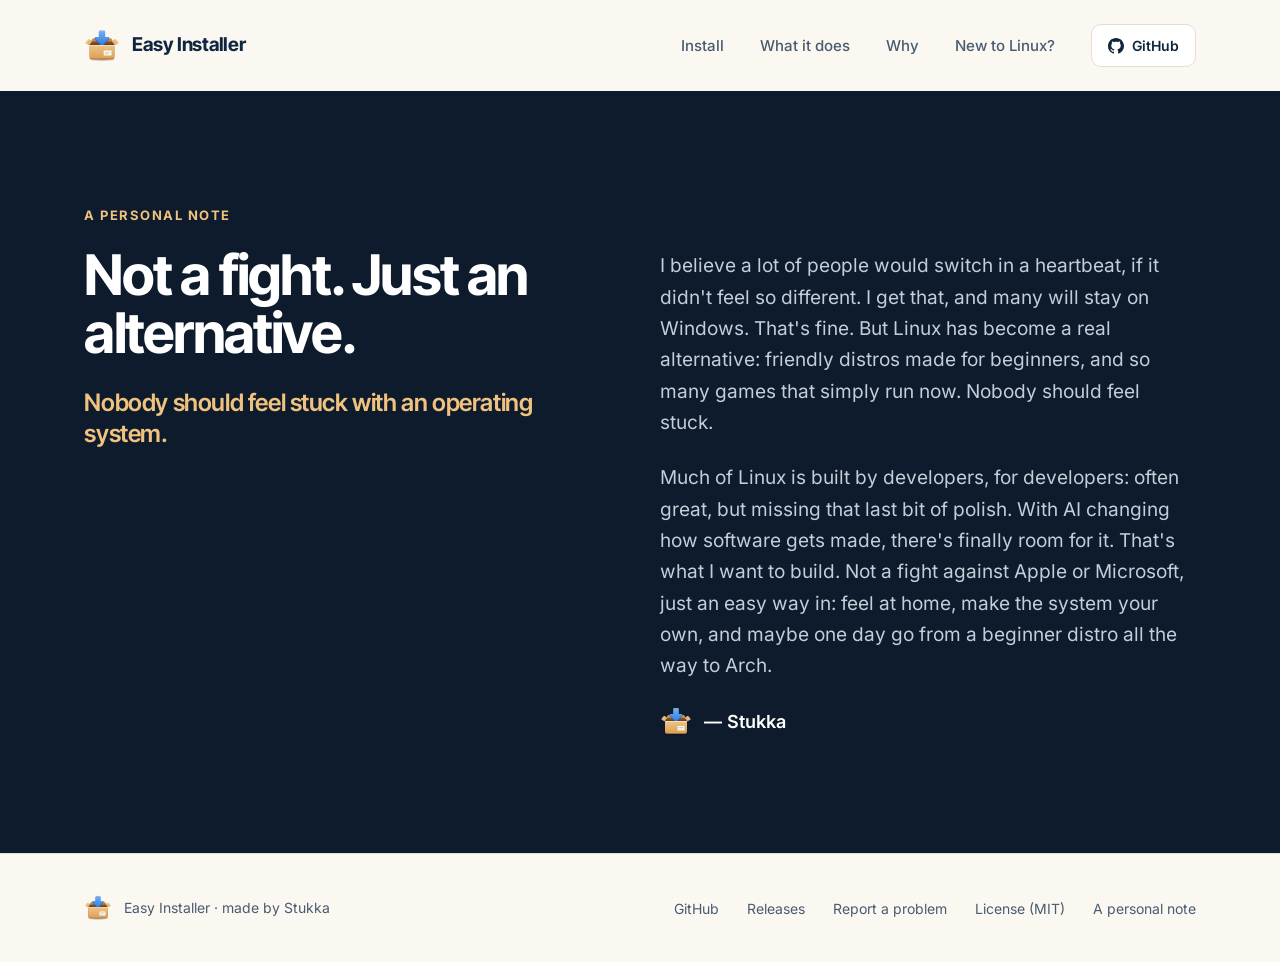
==== site/personal-note/index.html @ 068a3ff8 "Easy Installer 0.2.1 and its website Easy Installer is a GNOME app (Python, GTK 4, libadwaita) that " ====
<!doctype html>
<html lang="en">
<head>
  <meta charset="utf-8">
  <meta name="viewport" content="width=device-width, initial-scale=1">
  <title>Not a fight. Just an alternative. – a personal note | Easy Installer</title>
  <meta name="description" content="Why Easy Installer exists: nobody should feel stuck with an operating system. A personal note by Stukka.">
  <link rel="canonical" href="https://codingstukka.github.io/easy-installer/personal-note/">
  <meta name="theme-color" content="#0e1b2c">
  <link rel="icon" href="../assets/img/icon.svg" type="image/svg+xml">
  <link rel="icon" href="../assets/img/icon-32.png" sizes="32x32" type="image/png">
  <link rel="apple-touch-icon" href="../assets/img/icon-180.png">
  <meta property="og:type" content="article">
  <meta property="og:site_name" content="Easy Installer">
  <meta property="og:title" content="Not a fight. Just an alternative.">
  <meta property="og:description" content="Nobody should feel stuck with an operating system. A personal note by Stukka.">
  <meta property="og:url" content="https://codingstukka.github.io/easy-installer/personal-note/">
  <meta property="og:image" content="https://codingstukka.github.io/easy-installer/assets/img/og-image.png">
  <meta name="twitter:card" content="summary_large_image">
  <link rel="preload" href="../assets/fonts/inter.woff2" as="font" type="font/woff2" crossorigin>
  <link rel="preload" href="../assets/fonts/inter-tight.woff2" as="font" type="font/woff2" crossorigin>
  <link rel="stylesheet" href="../assets/style.css">
</head>
<body>
  <a class="skip-link" href="#main">Skip to content</a>

  <header class="nav">
    <div class="wrap">
      <a class="brand" href="../"><img src="../assets/img/icon.svg" alt="" width="36" height="36"><span>Easy Installer</span></a>
      <nav aria-label="Main">
        <ul class="nav-links">
          <li><a href="../#install">Install</a></li>
          <li><a href="../#what-it-does">What it does</a></li>
          <li><a href="../#why">Why</a></li>
          <li><a href="../new-to-linux/">New to Linux?</a></li>
          <li><a class="gh" href="https://github.com/CodingStukka/easy-installer"><svg aria-hidden="true"><use href="../assets/icons.svg#github"/></svg>GitHub</a></li>
        </ul>
      </nav>
    </div>
  </header>

  <main id="main" class="section section--night">
    <article class="wrap note-grid">
      <header>
        <p class="kicker">A personal note</p>
        <h1>Not a fight. Just an alternative.</h1>
        <p class="hook">Nobody should feel stuck with an operating system.</p>
      </header>
      <div class="note-body">
        <p>I believe a lot of people would switch in a heartbeat, if it didn't feel so different. I get that, and many will stay on Windows. That's fine. But Linux has become a real alternative: friendly distros made for beginners, and so many games that simply run now. Nobody should feel stuck.</p>
        <p>Much of Linux is built by developers, for developers: often great, but missing that last bit of polish. With AI changing how software gets made, there's finally room for it. That's what I want to build. Not a fight against Apple or Microsoft, just an easy way in: feel at home, make the system your own, and maybe one day go from a beginner distro all the way to Arch.</p>
        <p class="signature"><img src="../assets/img/icon.svg" alt="" width="32" height="32">— Stukka</p>
      </div>
    </article>
  </main>

  <footer class="footer">
    <div class="wrap">
      <a class="brand" href="../"><img src="../assets/img/icon.svg" alt="" width="28" height="28"><span>Easy Installer · made by Stukka</span></a>
      <ul>
        <li><a href="https://github.com/CodingStukka/easy-installer">GitHub</a></li>
        <li><a href="https://github.com/CodingStukka/easy-installer/releases">Releases</a></li>
        <li><a href="https://github.com/CodingStukka/easy-installer/issues">Report a problem</a></li>
        <li><a href="https://github.com/CodingStukka/easy-installer/blob/main/LICENSE">License (MIT)</a></li>
        <li><a href="./" aria-current="page">A personal note</a></li>
      </ul>
    </div>
  </footer>
</body>
</html>
---- site/assets/style.css ----
/* Easy Installer website. Design source: the Pencil file (landing page, guide, personal note). */

@font-face {
  font-family: "Inter";
  font-style: normal;
  font-weight: 400 700;
  font-display: swap;
  src: url("fonts/inter.woff2") format("woff2");
}
@font-face {
  font-family: "Inter Tight";
  font-style: normal;
  font-weight: 600 700;
  font-display: swap;
  src: url("fonts/inter-tight.woff2") format("woff2");
}
@font-face {
  font-family: "JetBrains Mono";
  font-style: normal;
  font-weight: 400 600;
  font-display: swap;
  src: url("fonts/jetbrains-mono.woff2") format("woff2");
}

:root {
  --bg: #fbf8f2;
  --bg-alt: #f3ede2;
  --surface: #ffffff;
  --ink: #10263f;
  --ink-2: #4a5b70;
  --ink-3: #6b788a;
  --line: #e6ded0;
  --accent: #1f6fd6;
  --accent-dark: #1a5fb4;
  --accent-soft: #e3eefb;
  --box-soft: #f6e7cf;
  --brown: #3d2810;
  --brown-2: #5c4220;
  --brown-3: #8a5a22;
  --gold: #a8691f;
  --night: #0e1b2c;
  --night-2: #16263b;
  --good: #2e9e5b;
  --bad: #c2410c;
  --font-head: "Inter Tight", "Inter", system-ui, sans-serif;
  --font-body: "Inter", system-ui, sans-serif;
  --font-mono: "JetBrains Mono", ui-monospace, monospace;
  --pad-x: clamp(20px, 6.6vw, 96px);
  --pad-y: clamp(72px, 9vw, 120px);
  --max: 1248px;
}

*, *::before, *::after { box-sizing: border-box; }
html { scroll-behavior: smooth; -webkit-text-size-adjust: 100%; }
body {
  margin: 0;
  background: var(--bg);
  color: var(--ink);
  font-family: var(--font-body);
  font-size: 16px;
  line-height: 1.5;
  -webkit-font-smoothing: antialiased;
}
img { display: block; max-width: 100%; height: auto; }
a { color: inherit; }
h1, h2, h3, p { margin: 0; }
code, pre { font-family: var(--font-mono); }
:focus-visible { outline: 3px solid var(--accent); outline-offset: 3px; border-radius: 6px; }

.skip-link {
  position: absolute; left: 12px; top: -60px; z-index: 10;
  padding: 10px 14px; border-radius: 10px; background: var(--ink); color: #fff;
}
.skip-link:focus { top: 12px; }

.wrap { width: 100%; max-width: calc(var(--max) + 2 * var(--pad-x)); margin: 0 auto; padding: 0 var(--pad-x); }
.section { padding: var(--pad-y) 0; }
.section--surface { background: var(--surface); }
.section--alt { background: var(--bg-alt); }
.section--warm { background: var(--box-soft); }
.section--night { background: var(--night); color: #fff; }

.kicker {
  font-size: 13px; font-weight: 700; letter-spacing: 0.115em; text-transform: uppercase;
  color: var(--accent);
}
.section--night .kicker { color: #7fb3f5; }
.section--warm .kicker { color: var(--gold); }
.h2 {
  font-family: var(--font-head); font-weight: 700;
  font-size: clamp(34px, 4.4vw, 52px); line-height: 1.05; letter-spacing: -0.03em;
}
.lead { font-size: clamp(17px, 1.5vw, 19px); line-height: 1.5; color: var(--ink-2); }
.section--night .lead { color: #a9b6c7; }
.section-head { display: grid; gap: 16px; max-width: 860px; }

.btn {
  display: inline-flex; align-items: center; gap: 10px;
  padding: 16px 26px; border-radius: 12px;
  font-weight: 600; font-size: 16px; text-decoration: none;
  transition: background-color .15s, transform .15s;
}
.btn svg { width: 18px; height: 18px; flex: none; }
.btn--primary { background: var(--accent); color: #fff; box-shadow: 0 6px 18px rgb(31 111 214 / 20%); }
.btn--primary:hover { background: var(--accent-dark); }
.btn--ghost { color: var(--ink); padding-inline: 22px; }
.btn--ghost:hover { background: rgb(16 38 63 / 6%); }

.icon { width: 22px; height: 22px; flex: none; color: var(--accent); }

/* --- Navigation ---------------------------------------------------------------------- */
.nav { padding: 24px 0; }
.nav .wrap { display: flex; align-items: center; justify-content: space-between; gap: 24px; }
.brand { display: inline-flex; align-items: center; gap: 12px; text-decoration: none; }
.brand img { width: 36px; height: 36px; }
.brand span { font-family: var(--font-head); font-weight: 700; font-size: 19px; letter-spacing: -0.015em; }
.nav-links { display: flex; align-items: center; gap: 36px; list-style: none; margin: 0; padding: 0; }
.nav-links a { text-decoration: none; font-size: 15px; font-weight: 500; color: var(--ink-2); }
.nav-links a:hover { color: var(--ink); }
.nav-links .gh {
  display: inline-flex; align-items: center; gap: 8px; padding: 10px 16px; border-radius: 10px;
  border: 1px solid var(--line); background: var(--surface); color: var(--ink); font-weight: 600; font-size: 14px;
}
.nav-links .gh svg { width: 16px; height: 16px; }

/* --- Hero ---------------------------------------------------------------------------- */
.hero { padding-top: clamp(40px, 5vw, 72px); text-align: center; overflow: hidden; }
.hero-copy { display: grid; justify-items: center; gap: 28px; max-width: 1120px; margin: 0 auto; }
.eyebrow {
  display: inline-flex; align-items: center; gap: 8px; padding: 6px 14px; border-radius: 999px;
  background: var(--box-soft); color: var(--brown-3); font-size: 13px; font-weight: 600;
}
.eyebrow svg { width: 15px; height: 15px; }
.hero h1 {
  font-family: var(--font-head); font-weight: 700;
  font-size: clamp(44px, 6.6vw, 80px); line-height: 1.02; letter-spacing: -0.032em;
}
.hero h1 span { display: block; }
.hero .lead { max-width: 680px; font-size: clamp(17px, 1.6vw, 20px); }
.ctas { display: flex; flex-wrap: wrap; justify-content: center; gap: 12px; padding-top: 8px; }
.meta { font-size: 13px; color: var(--ink-3); }
.stage { position: relative; max-width: 1120px; margin: 56px auto 0; height: clamp(360px, 46vw, 560px); }
.stage::before {
  content: ""; position: absolute; inset: 60px 60px -40px; border-radius: 40px 40px 0 0;
  background: linear-gradient(180deg, var(--accent-soft), var(--box-soft));
}
.stage .window {
  position: absolute; left: 50%; top: 96px; width: min(760px, 86%); transform: translateX(-50%);
  border-radius: 14px; box-shadow: 0 24px 60px rgb(16 38 63 / 20%);
}
.chip {
  position: absolute; display: flex; align-items: center; gap: 12px; padding: 12px 16px; border-radius: 12px;
  text-align: left; font-size: 12px; box-shadow: 0 12px 30px rgb(16 38 63 / 13%);
}
.chip--file { left: 20px; top: 250px; background: var(--surface); border: 1px solid var(--line); }
.chip--file .file-icon {
  display: grid; place-items: center; width: 36px; height: 36px; border-radius: 8px;
  background: var(--box-soft); color: var(--brown-3);
}
.chip--file .file-icon svg { width: 20px; height: 20px; }
.chip--file strong { display: block; font-family: var(--font-mono); font-weight: 500; }
.chip--file small { font-size: 12px; color: var(--ink-3); }
.chip--done { right: 20px; top: 420px; gap: 10px; background: var(--night); color: #fff; font-size: 13px; font-weight: 500; }
.chip--done svg { width: 18px; height: 18px; color: #7cd69b; }

/* --- 01 Install ---------------------------------------------------------------------- */
.install-grid { display: grid; grid-template-columns: 1fr 1fr; gap: 64px; align-items: start; }
.install-steps { display: grid; gap: 36px; }
.steps { display: grid; gap: 20px; list-style: none; margin: 0; padding: 0; }
.steps li { display: grid; grid-template-columns: 30px 1fr; gap: 16px; }
.num {
  display: grid; place-items: center; width: 30px; height: 30px; border-radius: 50%;
  background: var(--ink); color: #fff; font-size: 14px; font-weight: 700;
}
.steps strong { display: block; font-size: 17px; font-weight: 600; padding-top: 3px; }
.steps p { font-size: 15px; color: var(--ink-2); }
.small-note { font-size: 14px; color: var(--ink-3); }
.terminal { border-radius: 14px; overflow: hidden; background: var(--night); color: #e6edf5; }
.terminal-bar { display: flex; align-items: center; gap: 8px; padding: 14px 18px; background: var(--night-2); color: #7a8ca3; font-size: 13px; }
.terminal-bar i { width: 11px; height: 11px; border-radius: 50%; background: #ff6159aa; }
.terminal-bar i:nth-child(2) { background: #ffbd2eaa; }
.terminal-bar i:nth-child(3) { background: #28c941aa; }
.terminal-bar span { margin-left: 12px; }
.terminal pre { margin: 0; padding: 24px 28px 30px; font-size: 14px; line-height: 1.85; white-space: pre-wrap; word-break: break-word; }
.terminal .c { color: #5e7491; }
.install-terminal h3 { font-size: 17px; font-weight: 600; margin-bottom: 20px; }

/* --- 02 Without / with --------------------------------------------------------------- */
.compare { display: grid; grid-template-columns: 1fr 1fr; gap: 32px; align-items: start; margin-top: 64px; }
.section--night .terminal { background: var(--night-2); border: 1px solid #24364d; }
.section--night .terminal .terminal-bar { background: #1b2d45; }
.with-card { background: var(--surface); color: var(--ink); border-radius: 14px; padding: 8px 28px; }
.with-card h3 {
  display: flex; align-items: center; gap: 10px; padding: 20px 0 8px;
  font-size: 14px; font-weight: 700; color: var(--accent-dark);
}
.with-card h3 img { width: 22px; height: 22px; }
.with-list { list-style: none; margin: 0; padding: 0; }
.with-list li { display: grid; grid-template-columns: 40px 1fr 20px; gap: 16px; align-items: center; padding: 20px 0; }
.with-list li + li { border-top: 1px solid var(--line); }
.icon-tile { display: grid; place-items: center; width: 40px; height: 40px; border-radius: 10px; background: var(--accent-soft); color: var(--accent); }
.icon-tile svg { width: 20px; height: 20px; }
.with-list strong { display: block; font-size: 16px; font-weight: 600; }
.with-list span { font-size: 14px; color: var(--ink-2); }
.with-list .ok { width: 20px; height: 20px; color: var(--good); }

/* --- Install & update ---------------------------------------------------------------- */
.feature-split { display: grid; grid-template-columns: 540px 1fr; gap: 72px; align-items: center; }
.feature-split .h2 { font-size: clamp(32px, 3.8vw, 46px); }
.mini-steps { display: grid; gap: 16px; list-style: none; margin: 0; padding: 0; }
.mini-steps li { display: grid; grid-template-columns: 30px 1fr; gap: 16px; align-items: center; }
.mini-steps strong { display: block; font-size: 17px; font-weight: 600; }
.mini-steps div span { font-size: 15px; color: var(--ink-2); }
.update-grid { display: grid; grid-template-columns: 1fr 1fr; gap: 20px 24px; padding-top: 28px; border-top: 1px solid var(--line); list-style: none; margin: 0; padding-left: 0; }
.update-grid li { display: flex; gap: 12px; }
.update-grid .icon { width: 20px; height: 20px; }
.update-grid strong { display: block; font-size: 16px; font-weight: 600; }
.update-grid span { font-size: 14px; color: var(--ink-2); }
.note-box { display: flex; gap: 12px; padding: 16px 18px; border-radius: 12px; background: var(--bg-alt); font-size: 14px; color: var(--ink-2); }
.note-box svg { width: 18px; height: 18px; flex: none; margin-top: 2px; }
.stack { display: grid; gap: 36px; }
.screens { position: relative; aspect-ratio: 636 / 640; }
.screens::before {
  content: ""; position: absolute; left: 8%; top: 0; right: 0; bottom: 0; border-radius: 28px;
  background: linear-gradient(180deg, var(--accent-soft), var(--box-soft));
}
.screens img { position: absolute; border-radius: 12px; }
.screens .back { left: 0; top: 6%; width: 88%; box-shadow: 0 20px 50px rgb(16 38 63 / 19%); }
.screens .front { right: 0; top: 58%; width: 72%; border: 4px solid var(--surface); box-shadow: 0 24px 50px rgb(16 38 63 / 25%); }

/* --- Trust & the rest ---------------------------------------------------------------- */
.split-head { display: flex; justify-content: space-between; align-items: end; gap: 40px; margin-bottom: 48px; }
.split-head p { max-width: 440px; font-size: 17px; line-height: 1.5; color: var(--ink-2); }
.bento { display: grid; grid-template-columns: 1fr 400px; gap: 24px; }
.bento-row-2 { grid-template-columns: 400px 1fr; margin-top: 24px; }
.card { background: var(--surface); border-radius: 20px; padding: 32px; }
.card h3 { font-family: var(--font-head); font-size: 24px; font-weight: 700; letter-spacing: -0.017em; line-height: 1.2; }
.card p { font-size: 15px; line-height: 1.55; color: var(--ink-2); }
.card-head { display: flex; align-items: center; justify-content: space-between; gap: 12px; margin-bottom: 12px; }
.card-title { display: flex; align-items: center; gap: 14px; margin-bottom: 20px; }
.card-title .icon { width: 26px; height: 26px; }
.tag { padding: 4px 10px; border-radius: 999px; background: var(--box-soft); color: var(--brown-3); font-family: var(--font-mono); font-size: 12px; font-weight: 500; }
.card--shot { display: flex; flex-direction: column; gap: 16px; padding-bottom: 0; overflow: hidden; }
.card--shot .shot { flex: 1; min-height: 300px; border: 1px solid var(--line); border-bottom: 0; border-radius: 12px 12px 0 0; overflow: hidden; }
.card--shot .shot img { width: 100%; height: 100%; object-fit: cover; object-position: top; }
.trust-pair { display: grid; grid-template-columns: 1fr 1fr; gap: 20px; margin-top: 20px; }
.trust-pair figure { margin: 0; padding: 20px; border-radius: 20px; background: var(--bg); display: grid; gap: 16px; align-content: start; }
.trust-pair .shot { height: 300px; border-radius: 12px; overflow: hidden; }
.trust-pair .shot img { width: 100%; height: 100%; object-fit: cover; object-position: top; }
.trust-pair figcaption { display: grid; grid-template-columns: 24px 1fr; gap: 14px; font-size: 14px; color: var(--ink-2); }
.trust-pair figcaption strong { display: block; font-size: 16px; }
.trust-pair .good strong, .trust-pair .good svg { color: var(--good); }
.trust-pair .warn strong, .trust-pair .warn svg { color: #d9480f; }
.trust-pair figcaption svg { width: 24px; height: 24px; }
.small-cards { display: grid; grid-template-columns: repeat(3, 1fr); gap: 24px; }
.small-cards .card { padding: 28px; display: grid; gap: 12px; align-content: start; }
.small-cards h3 { font-size: 19px; }
.small-cards .icon { width: 26px; height: 26px; }

/* --- 03 Old habits ------------------------------------------------------------------- */
.habits-top { display: grid; grid-template-columns: 560px 1fr; gap: 80px; align-items: start; }
.habits-top .h2 { color: var(--brown); margin-top: 16px; }
.habits-top .body { display: grid; gap: 20px; padding-top: 30px; font-size: 18px; line-height: 1.6; color: var(--brown-2); }
.platforms { display: grid; grid-template-columns: repeat(4, 1fr); gap: 24px; margin: 48px 0 0; padding: 0; list-style: none; }
.platform { display: grid; gap: 20px; align-content: start; padding: 28px; border-radius: 20px; background: var(--surface); border: 1px solid var(--line); }
.platform--bad { background: #fff4ee; border-color: #f2c5ae; }
.platform .os { font-size: 13px; font-weight: 700; letter-spacing: 0.09em; color: var(--ink-3); }
.platform .file {
  justify-self: start; display: inline-flex; align-items: center; gap: 10px; padding: 10px 14px; border-radius: 10px;
  background: var(--surface); border: 1px solid var(--line); font-family: var(--font-mono); font-size: 14px; font-weight: 500;
}
.platform .file svg { width: 18px; height: 18px; color: var(--ink-2); }
.platform--bad .file svg { color: var(--brown-3); }
.platform h3 { font-family: var(--font-head); font-size: 20px; font-weight: 700; letter-spacing: -0.015em; line-height: 1.2; }
.platform .result { display: grid; grid-template-columns: 20px 1fr; gap: 10px; font-size: 15px; font-weight: 500; color: var(--ink-2); }
.platform .result svg { width: 20px; height: 20px; color: var(--good); }
.platform--bad .result { color: #b23a0b; }
.platform--bad .result svg { color: #d9480f; }
.flow-label { margin: 48px 0 16px; font-size: 16px; font-weight: 600; color: var(--brown-2); }
.flow { display: flex; align-items: center; gap: 16px; list-style: none; margin: 0; padding: 0; }
.flow li.step {
  flex: 1; display: flex; align-items: center; gap: 14px; padding: 18px 22px; border-radius: 14px;
  background: var(--surface); font-size: 17px; font-weight: 600; box-shadow: 0 6px 18px rgb(61 40 16 / 8%);
}
.flow li.step svg, .flow li.step img { width: 26px; height: 26px; flex: none; color: var(--brown-3); }
.flow li.step:last-child svg { color: var(--good); }
.flow li.arrow svg { width: 22px; height: 22px; color: var(--gold); }
.teaser {
  display: flex; align-items: center; gap: 16px; margin-top: 48px; padding: 20px 24px; border-radius: 14px;
  background: rgb(255 255 255 / 65%); color: var(--brown); text-decoration: none;
}
.teaser:hover { background: rgb(255 255 255 / 90%); }
.teaser > svg { width: 22px; height: 22px; flex: none; color: var(--brown-3); }
.teaser div { flex: 1; }
.teaser strong { display: block; font-size: 16px; }
.teaser span { font-size: 15px; color: var(--brown-2); }
.teaser em { display: inline-flex; align-items: center; gap: 8px; font-style: normal; font-weight: 600; font-size: 15px; white-space: nowrap; }
.teaser em svg { width: 18px; height: 18px; }

/* --- CTA + footer -------------------------------------------------------------------- */
.cta { text-align: center; padding: 96px 0; }
.cta .wrap { display: grid; justify-items: center; gap: 24px; }
.cta h2 { font-family: var(--font-head); font-size: clamp(32px, 3.8vw, 44px); font-weight: 700; letter-spacing: -0.027em; line-height: 1.1; }
.footer { padding: 40px 0; border-top: 1px solid var(--line); }
.footer .wrap { display: flex; justify-content: space-between; align-items: center; gap: 24px; flex-wrap: wrap; }
.footer .brand img { width: 28px; height: 28px; }
.footer .brand span { font-family: var(--font-body); font-weight: 400; font-size: 14px; color: var(--ink-2); letter-spacing: 0; }
.footer ul { display: flex; flex-wrap: wrap; gap: 12px 28px; list-style: none; margin: 0; padding: 0; }
.footer a { font-size: 14px; color: var(--ink-2); text-decoration: none; }
.footer a:hover { color: var(--ink); text-decoration: underline; }

/* --- Guide page ---------------------------------------------------------------------- */
.page-head { padding: 96px 0 72px; }
.page-head .wrap { display: grid; gap: 20px; }
.back-link { display: inline-flex; align-items: center; gap: 8px; color: var(--accent); font-size: 14px; font-weight: 600; text-decoration: none; }
.back-link svg { width: 16px; height: 16px; }
.page-head h1 { max-width: 900px; font-family: var(--font-head); font-size: clamp(40px, 5.2vw, 64px); font-weight: 700; letter-spacing: -0.031em; line-height: 1.04; }
.page-head .lead { max-width: 760px; font-size: clamp(17px, 1.6vw, 20px); }
.types { margin: 56px 0 0; padding: 0; list-style: none; border: 1px solid var(--line); border-radius: 16px; overflow: hidden; background: var(--surface); }
.types li { display: grid; grid-template-columns: 260px 24px 1fr 220px; gap: 32px; align-items: center; padding: 24px 28px; }
.types li + li { border-top: 1px solid var(--line); }
.types li.ours { background: #f5f9fe; }
.types .exts { display: flex; flex-wrap: wrap; gap: 8px; }
.types .exts span { padding: 6px 10px; border-radius: 8px; background: var(--bg-alt); color: var(--ink-2); font-size: 13px; font-weight: 600; }
.types .exts code { font-size: 13px; }
.types li.ours .exts span { background: var(--accent-soft); color: var(--accent-dark); }
.types li > svg { width: 24px; height: 24px; color: var(--ink-3); }
.types li.ours > svg { color: var(--accent); }
.types h3 { font-size: 18px; font-weight: 700; }
.types p { font-size: 15px; color: var(--ink-2); }
.types .who { display: grid; justify-items: end; gap: 4px; }
.types .who small { font-size: 11px; font-weight: 700; letter-spacing: 0.09em; color: var(--ink-3); }
.types .who span { display: inline-flex; align-items: center; gap: 6px; padding: 6px 12px; border-radius: 999px; background: var(--bg-alt); color: var(--ink-2); font-size: 13px; font-weight: 600; }
.types li.ours .who span { background: var(--accent); color: #fff; }
.types .who img { width: 16px; height: 16px; }
.versus { margin-top: 56px; padding-top: 56px; border-top: 1px solid var(--line); }
.versus-head { display: grid; grid-template-columns: 520px 1fr; gap: 80px; align-items: end; margin-bottom: 40px; }
.versus-head h2 { font-family: var(--font-head); font-size: clamp(30px, 3.2vw, 38px); font-weight: 700; letter-spacing: -0.026em; line-height: 1.1; margin-bottom: 12px; }
.versus-head p { font-size: 16px; line-height: 1.55; color: var(--ink-2); }
.table-wrap { overflow-x: auto; border: 1px solid var(--line); border-radius: 16px; background: var(--surface); }
table { width: 100%; min-width: 720px; border-collapse: collapse; }
th, td { padding: 16px 20px; text-align: center; font-size: 16px; }
th { background: var(--bg); font-size: 14px; font-weight: 700; }
th:first-child, td:first-child { text-align: left; padding-left: 24px; font-weight: 500; }
tr + tr td, thead + tbody tr:first-child td { border-top: 1px solid var(--line); }
td:last-child { background: var(--accent-soft); }
th:last-child { background: var(--accent); color: #fff; }
td.yes, td.no, td.some { font-size: 20px; font-weight: 700; }
.yes { color: var(--good); } .no { color: var(--bad); } .some { color: var(--ink-3); }
.visually-hidden { position: absolute; width: 1px; height: 1px; overflow: hidden; clip-path: inset(50%); white-space: nowrap; }
.footnote { display: flex; align-items: center; gap: 10px; margin-top: 40px; font-size: 14px; color: var(--ink-3); }
.footnote svg { width: 16px; height: 16px; flex: none; }
.faq { display: grid; grid-template-columns: 1fr 1fr; gap: 0 64px; margin-top: 56px; }
.faq div { padding: 32px 0; border-top: 1px solid var(--line); }
.faq h3 { font-size: 20px; font-weight: 700; letter-spacing: -0.01em; margin-bottom: 10px; }
.faq p { font-size: 16px; line-height: 1.6; color: var(--ink-2); }
.faq code { font-size: 14px; }

/* --- Personal note ------------------------------------------------------------------- */
.note-grid { display: grid; grid-template-columns: 480px 1fr; gap: 96px; }
.note-grid h1 { font-family: var(--font-head); font-size: clamp(40px, 4.6vw, 56px); font-weight: 700; letter-spacing: -0.032em; line-height: 1.05; margin: 20px 0 24px; }
.note-grid .hook { font-family: var(--font-head); font-size: 24px; font-weight: 600; letter-spacing: -0.017em; line-height: 1.3; color: #f0c27f; }
.note-grid .kicker { color: #f0c27f; }
.note-body { display: grid; gap: 24px; padding-top: 44px; font-size: 19px; line-height: 1.65; color: #c3ced9; }
.signature { display: flex; align-items: center; gap: 12px; color: #fff; font-weight: 600; font-size: 18px; }
.signature img { width: 32px; height: 32px; }

/* --- Responsive ---------------------------------------------------------------------- */
@media (max-width: 1180px) {
  .feature-split, .habits-top, .note-grid, .versus-head { grid-template-columns: 1fr; gap: 48px; }
  .bento, .bento-row-2 { grid-template-columns: 1fr; }
  .platforms { grid-template-columns: repeat(2, 1fr); }
  .types li { grid-template-columns: 1fr; gap: 12px; }
  .types li > svg { display: none; }
  .types .who { justify-items: start; }
  .habits-top .body, .note-body { padding-top: 0; }
  .screens { max-width: 640px; }
}
@media (max-width: 860px) {
  .nav-links li:not(:last-child) { display: none; }
  .install-grid, .compare, .trust-pair, .faq { grid-template-columns: 1fr; }
  .small-cards { grid-template-columns: 1fr 1fr; }
  .split-head { flex-direction: column; align-items: start; }
  .flow { flex-direction: column; align-items: stretch; }
  .flow li.arrow { align-self: center; transform: rotate(90deg); }
  .stage .chip { display: none; }
  .stage .window { top: 40px; width: 94%; }
  .stage::before { inset: 20px 0 -40px; }
  .update-grid { grid-template-columns: 1fr; }
  .terminal pre { padding: 20px; font-size: 12.5px; }
}
@media (max-width: 560px) {
  .platforms, .small-cards { grid-template-columns: 1fr; }
  .stage { height: auto; aspect-ratio: 760 / 600; }
  .teaser { flex-wrap: wrap; }
  .with-card { padding: 4px 20px; }
  .card { padding: 24px; }
}
@media (prefers-reduced-motion: reduce) {
  html { scroll-behavior: auto; }
  .btn { transition: none; }
}
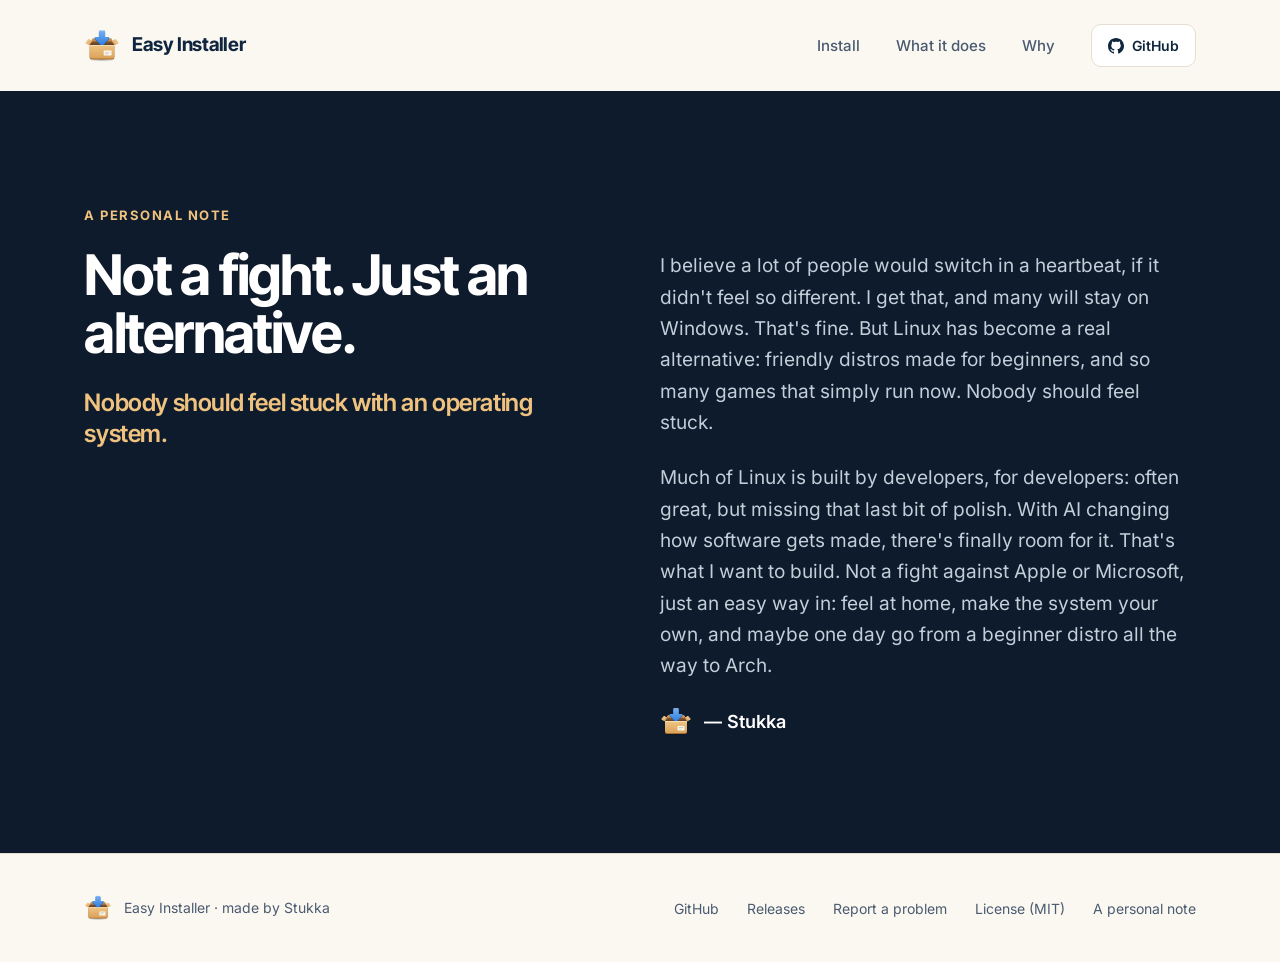
==== commit 5a8ed816: "Remove the New to Linux page for now The hero's second button now jumps to "What does it do?" instea" ====
--- a/site/personal-note/index.html
+++ b/site/personal-note/index.html
@@ -32,7 +32,6 @@
           <li><a href="../#install">Install</a></li>
           <li><a href="../#what-it-does">What it does</a></li>
           <li><a href="../#why">Why</a></li>
-          <li><a href="../new-to-linux/">New to Linux?</a></li>
           <li><a class="gh" href="https://github.com/CodingStukka/easy-installer"><svg aria-hidden="true"><use href="../assets/icons.svg#github"/></svg>GitHub</a></li>
         </ul>
       </nav>
--- a/site/assets/style.css
+++ b/site/assets/style.css
@@ -285,18 +285,6 @@
 .flow li.step svg, .flow li.step img { width: 26px; height: 26px; flex: none; color: var(--brown-3); }
 .flow li.step:last-child svg { color: var(--good); }
 .flow li.arrow svg { width: 22px; height: 22px; color: var(--gold); }
-.teaser {
-  display: flex; align-items: center; gap: 16px; margin-top: 48px; padding: 20px 24px; border-radius: 14px;
-  background: rgb(255 255 255 / 65%); color: var(--brown); text-decoration: none;
-}
-.teaser:hover { background: rgb(255 255 255 / 90%); }
-.teaser > svg { width: 22px; height: 22px; flex: none; color: var(--brown-3); }
-.teaser div { flex: 1; }
-.teaser strong { display: block; font-size: 16px; }
-.teaser span { font-size: 15px; color: var(--brown-2); }
-.teaser em { display: inline-flex; align-items: center; gap: 8px; font-style: normal; font-weight: 600; font-size: 15px; white-space: nowrap; }
-.teaser em svg { width: 18px; height: 18px; }
-
 /* --- CTA + footer -------------------------------------------------------------------- */
 .cta { text-align: center; padding: 96px 0; }
 .cta .wrap { display: grid; justify-items: center; gap: 24px; }
@@ -309,52 +297,11 @@
 .footer a { font-size: 14px; color: var(--ink-2); text-decoration: none; }
 .footer a:hover { color: var(--ink); text-decoration: underline; }
 
-/* --- Guide page ---------------------------------------------------------------------- */
+/* --- 404 page ----------------------------------------------------------------------- */
 .page-head { padding: 96px 0 72px; }
 .page-head .wrap { display: grid; gap: 20px; }
-.back-link { display: inline-flex; align-items: center; gap: 8px; color: var(--accent); font-size: 14px; font-weight: 600; text-decoration: none; }
-.back-link svg { width: 16px; height: 16px; }
 .page-head h1 { max-width: 900px; font-family: var(--font-head); font-size: clamp(40px, 5.2vw, 64px); font-weight: 700; letter-spacing: -0.031em; line-height: 1.04; }
 .page-head .lead { max-width: 760px; font-size: clamp(17px, 1.6vw, 20px); }
-.types { margin: 56px 0 0; padding: 0; list-style: none; border: 1px solid var(--line); border-radius: 16px; overflow: hidden; background: var(--surface); }
-.types li { display: grid; grid-template-columns: 260px 24px 1fr 220px; gap: 32px; align-items: center; padding: 24px 28px; }
-.types li + li { border-top: 1px solid var(--line); }
-.types li.ours { background: #f5f9fe; }
-.types .exts { display: flex; flex-wrap: wrap; gap: 8px; }
-.types .exts span { padding: 6px 10px; border-radius: 8px; background: var(--bg-alt); color: var(--ink-2); font-size: 13px; font-weight: 600; }
-.types .exts code { font-size: 13px; }
-.types li.ours .exts span { background: var(--accent-soft); color: var(--accent-dark); }
-.types li > svg { width: 24px; height: 24px; color: var(--ink-3); }
-.types li.ours > svg { color: var(--accent); }
-.types h3 { font-size: 18px; font-weight: 700; }
-.types p { font-size: 15px; color: var(--ink-2); }
-.types .who { display: grid; justify-items: end; gap: 4px; }
-.types .who small { font-size: 11px; font-weight: 700; letter-spacing: 0.09em; color: var(--ink-3); }
-.types .who span { display: inline-flex; align-items: center; gap: 6px; padding: 6px 12px; border-radius: 999px; background: var(--bg-alt); color: var(--ink-2); font-size: 13px; font-weight: 600; }
-.types li.ours .who span { background: var(--accent); color: #fff; }
-.types .who img { width: 16px; height: 16px; }
-.versus { margin-top: 56px; padding-top: 56px; border-top: 1px solid var(--line); }
-.versus-head { display: grid; grid-template-columns: 520px 1fr; gap: 80px; align-items: end; margin-bottom: 40px; }
-.versus-head h2 { font-family: var(--font-head); font-size: clamp(30px, 3.2vw, 38px); font-weight: 700; letter-spacing: -0.026em; line-height: 1.1; margin-bottom: 12px; }
-.versus-head p { font-size: 16px; line-height: 1.55; color: var(--ink-2); }
-.table-wrap { overflow-x: auto; border: 1px solid var(--line); border-radius: 16px; background: var(--surface); }
-table { width: 100%; min-width: 720px; border-collapse: collapse; }
-th, td { padding: 16px 20px; text-align: center; font-size: 16px; }
-th { background: var(--bg); font-size: 14px; font-weight: 700; }
-th:first-child, td:first-child { text-align: left; padding-left: 24px; font-weight: 500; }
-tr + tr td, thead + tbody tr:first-child td { border-top: 1px solid var(--line); }
-td:last-child { background: var(--accent-soft); }
-th:last-child { background: var(--accent); color: #fff; }
-td.yes, td.no, td.some { font-size: 20px; font-weight: 700; }
-.yes { color: var(--good); } .no { color: var(--bad); } .some { color: var(--ink-3); }
-.visually-hidden { position: absolute; width: 1px; height: 1px; overflow: hidden; clip-path: inset(50%); white-space: nowrap; }
-.footnote { display: flex; align-items: center; gap: 10px; margin-top: 40px; font-size: 14px; color: var(--ink-3); }
-.footnote svg { width: 16px; height: 16px; flex: none; }
-.faq { display: grid; grid-template-columns: 1fr 1fr; gap: 0 64px; margin-top: 56px; }
-.faq div { padding: 32px 0; border-top: 1px solid var(--line); }
-.faq h3 { font-size: 20px; font-weight: 700; letter-spacing: -0.01em; margin-bottom: 10px; }
-.faq p { font-size: 16px; line-height: 1.6; color: var(--ink-2); }
-.faq code { font-size: 14px; }
 
 /* --- Personal note ------------------------------------------------------------------- */
 .note-grid { display: grid; grid-template-columns: 480px 1fr; gap: 96px; }
@@ -367,18 +314,15 @@
 
 /* --- Responsive ---------------------------------------------------------------------- */
 @media (max-width: 1180px) {
-  .feature-split, .habits-top, .note-grid, .versus-head { grid-template-columns: 1fr; gap: 48px; }
+  .feature-split, .habits-top, .note-grid { grid-template-columns: 1fr; gap: 48px; }
   .bento, .bento-row-2 { grid-template-columns: 1fr; }
   .platforms { grid-template-columns: repeat(2, 1fr); }
-  .types li { grid-template-columns: 1fr; gap: 12px; }
-  .types li > svg { display: none; }
-  .types .who { justify-items: start; }
   .habits-top .body, .note-body { padding-top: 0; }
   .screens { max-width: 640px; }
 }
 @media (max-width: 860px) {
   .nav-links li:not(:last-child) { display: none; }
-  .install-grid, .compare, .trust-pair, .faq { grid-template-columns: 1fr; }
+  .install-grid, .compare, .trust-pair { grid-template-columns: 1fr; }
   .small-cards { grid-template-columns: 1fr 1fr; }
   .split-head { flex-direction: column; align-items: start; }
   .flow { flex-direction: column; align-items: stretch; }
@@ -392,7 +336,6 @@
 @media (max-width: 560px) {
   .platforms, .small-cards { grid-template-columns: 1fr; }
   .stage { height: auto; aspect-ratio: 760 / 600; }
-  .teaser { flex-wrap: wrap; }
   .with-card { padding: 4px 20px; }
   .card { padding: 24px; }
 }
